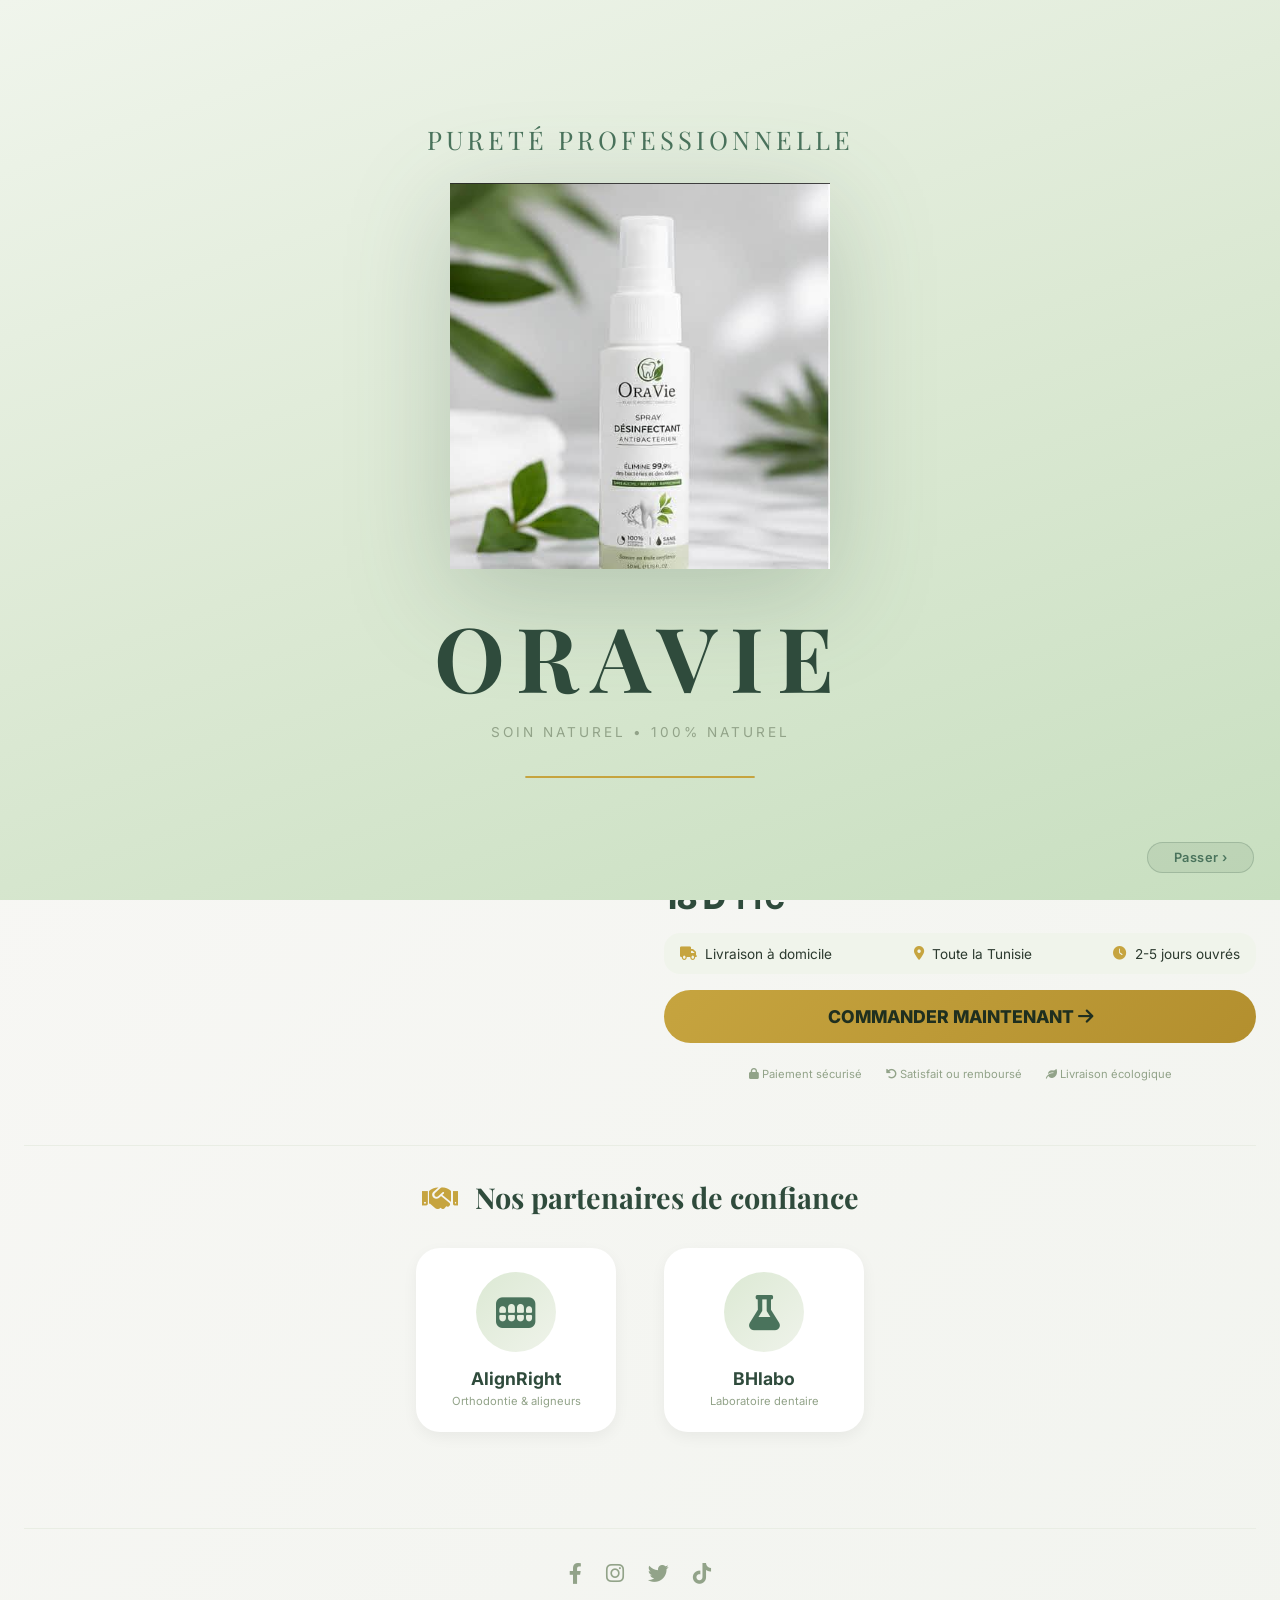
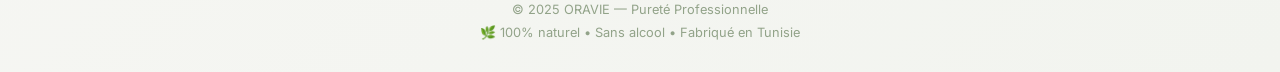
==== index.html @ d743920e "chore: ajouter tous les fichiers du projet" ====
<!DOCTYPE html>
<html lang="fr">
<head>
  <meta charset="UTF-8">
  <meta name="viewport" content="width=device-width, initial-scale=1.0, viewport-fit=cover">
  <title>ORAVIE | Spray Désinfectant Antibactérien - 100% naturel</title>
  <link rel="preconnect" href="https://fonts.googleapis.com">
  <link rel="preconnect" href="https://fonts.gstatic.com" crossorigin>
  <link href="https://fonts.googleapis.com/css2?family=Inter:opsz,wght@14..32,300;400;500;600;700;800&family=Playfair+Display:ital,wght@0,400;0,500;0,600;0,700;1,400&display=swap" rel="stylesheet">
  <link rel="stylesheet" href="https://cdnjs.cloudflare.com/ajax/libs/font-awesome/6.0.0-beta3/css/all.min.css">
  <style>
    * {
      margin: 0;
      padding: 0;
      box-sizing: border-box;
    }

    body {
      background: linear-gradient(135deg, #F9F8F6 0%, #F2F4EF 100%);
      font-family: 'Inter', sans-serif;
      color: #2C3A2F;
      min-height: 100vh;
    }

    /* Animations */
    @keyframes fadeInUp {
      from { opacity: 0; transform: translateY(40px); }
      to { opacity: 1; transform: translateY(0); }
    }

    @keyframes fadeIn {
      from { opacity: 0; }
      to { opacity: 1; }
    }

    @keyframes scaleIn {
      from { opacity: 0; transform: scale(0.9); }
      to { opacity: 1; transform: scale(1); }
    }

    @keyframes float {
      0%, 100% { transform: translateY(0px); }
      50% { transform: translateY(-12px); }
    }

    @keyframes pulse {
      0% { box-shadow: 0 0 0 0 rgba(198, 164, 63, 0.4); }
      70% { box-shadow: 0 0 0 15px rgba(198, 164, 63, 0); }
      100% { box-shadow: 0 0 0 0 rgba(198, 164, 63, 0); }
    }

    .container {
      max-width: 1280px;
      margin: 0 auto;
      padding: 2rem 1.5rem;
    }

    /* Header */
    .header {
      display: flex;
      justify-content: space-between;
      align-items: center;
      flex-wrap: wrap;
      margin-bottom: 2rem;
      padding-bottom: 1rem;
      border-bottom: 1px solid #E9EDE4;
    }

    .logo {
      display: flex;
      align-items: center;
      gap: 12px;
      text-decoration: none;
      color: inherit;
    }

    .logo-icon {
      background: #DCE9D4;
      width: 50px;
      height: 50px;
      border-radius: 60%;
      display: flex;
      align-items: center;
      justify-content: center;
      font-size: 1.8rem;
      color: #4A735C;
    }

    .logo-text {
      font-family: 'Playfair Display', serif;
      font-size: 1.6rem;
      font-weight: 600;
      color: #2F4B3C;
    }

    .logo-tag {
      font-size: 0.7rem;
      letter-spacing: 2px;
      color: #A0B298;
    }

    .social-links {
      display: flex;
      gap: 1rem;
    }

    .social-link {
      width: 40px;
      height: 40px;
      border-radius: 50%;
      background: #F0F4EB;
      display: flex;
      align-items: center;
      justify-content: center;
      color: #4A735C;
      font-size: 1.2rem;
      transition: all 0.3s ease;
      text-decoration: none;
    }

    .social-link:hover {
      background: #C6A43F;
      color: white;
      transform: translateY(-3px);
    }

    /* Hero Section */
    .hero {
      display: flex;
      flex-wrap: wrap;
      gap: 3rem;
      margin-bottom: 4rem;
    }

    .hero-left {
      flex: 1;
      min-width: 280px;
    }

    .hero-right {
      flex: 1;
      min-width: 280px;
      animation: fadeInUp 0.7s ease-out 0.2s both;
    }

    /* Image produit */
    .product-image-container {
      background: linear-gradient(145deg, #EFF3EA, #E6ECE0);
      border-radius: 2rem;
      padding: 2rem;
      display: flex;
      justify-content: center;
      align-items: center;
      animation: scaleIn 0.8s cubic-bezier(0.2, 0.9, 0.4, 1.1) 0.1s both;
    }

    .product-image {
      width: 100%;
      max-width: 300px;
      height: auto;
      animation: float 4s ease-in-out infinite;
      border-radius: 20px;
      box-shadow: 0 20px 35px -12px rgba(0,0,0,0.2);
    }

    /* Galerie d'images */
    .gallery {
      margin-top: 1.5rem;
      display: flex;
      gap: 1rem;
      justify-content: center;
      flex-wrap: wrap;
    }

    .gallery-item {
      width: 80px;
      height: 80px;
      border-radius: 1rem;
      overflow: hidden;
      cursor: pointer;
      border: 2px solid transparent;
      transition: all 0.3s ease;
      background: #EFF3EA;
      display: flex;
      align-items: center;
      justify-content: center;
    }

    .gallery-item:hover {
      transform: scale(1.05);
      border-color: #C6A43F;
    }

    .gallery-item.active {
      border-color: #C6A43F;
      box-shadow: 0 0 0 2px rgba(198,164,63,0.3);
    }

    .gallery-img {
      width: 100%;
      height: 100%;
      object-fit: cover;
    }

    .gallery-placeholder {
      font-size: 2rem;
      color: #A0B298;
    }

    /* Badge */
    .badge {
      background: #F0F4EB;
      display: inline-block;
      padding: 8px 18px;
      border-radius: 40px;
      font-weight: 700;
      font-size: 0.8rem;
      margin-bottom: 1rem;
      color: #2F4B3C;
    }

    h1 {
      font-family: 'Playfair Display', serif;
      font-size: 2.5rem;
      font-weight: 700;
      color: #2F4B3C;
      line-height: 1.2;
      margin-bottom: 0.5rem;
    }

    .subtitle {
      font-size: 1rem;
      color: #6B8265;
      margin-bottom: 1.5rem;
      font-weight: 500;
    }

    /* Description produit */
    .description {
      margin: 1.5rem 0;
      line-height: 1.6;
      color: #4A5D45;
    }

    .features {
      background: #F9FBF7;
      border-radius: 1.5rem;
      padding: 1.2rem 1.5rem;
      margin: 1.5rem 0;
    }

    .feature-row {
      display: flex;
      align-items: center;
      gap: 12px;
      margin: 10px 0;
      font-size: 0.9rem;
      font-weight: 500;
    }

    .feature-row i {
      width: 24px;
      color: #C6A43F;
    }

    .price {
      font-size: 2rem;
      font-weight: 800;
      color: #2F4B3C;
      margin: 1rem 0;
    }

    .delivery-tunisia {
      background: #F0F4EB;
      border-radius: 1rem;
      padding: 0.8rem 1rem;
      margin: 1rem 0;
      font-size: 0.85rem;
      display: flex;
      flex-wrap: wrap;
      gap: 1rem;
      justify-content: space-between;
    }

    .delivery-item {
      display: flex;
      align-items: center;
      gap: 8px;
    }

    .delivery-item i {
      color: #C6A43F;
    }

    .btn-commander {
      display: inline-block;
      background: linear-gradient(135deg, #C6A43F 0%, #B38F2E 100%);
      border: none;
      border-radius: 60px;
      padding: 16px 32px;
      font-weight: 800;
      font-size: 1.1rem;
      color: #1F2F1F;
      cursor: pointer;
      text-decoration: none;
      text-align: center;
      width: 100%;
      animation: pulse 2s infinite;
      transition: all 0.3s ease;
    }

    .btn-commander:hover {
      transform: scale(1.02);
      background: linear-gradient(135deg, #D4B04A 0%, #C6A43F 100%);
      animation: none;
    }

    .security {
      display: flex;
      justify-content: center;
      gap: 1.5rem;
      margin-top: 1.5rem;
      font-size: 0.7rem;
      color: #92A389;
      flex-wrap: wrap;
    }

    /* Section Partenaires */
    .partners-section {
      margin: 4rem 0;
      padding: 2rem 0;
      border-top: 1px solid #E9EDE4;
    }

    .section-title {
      text-align: center;
      font-family: 'Playfair Display', serif;
      font-size: 1.8rem;
      margin-bottom: 2rem;
      color: #2F4B3C;
    }

    .section-title i {
      color: #C6A43F;
      margin-right: 10px;
    }

    .partners-grid {
      display: flex;
      flex-wrap: wrap;
      justify-content: center;
      align-items: center;
      gap: 3rem;
    }

    .partner-card {
      text-align: center;
      padding: 1.5rem;
      background: white;
      border-radius: 1.5rem;
      width: 200px;
      transition: all 0.3s ease;
      box-shadow: 0 5px 15px rgba(0,0,0,0.05);
    }

    .partner-card:hover {
      transform: translateY(-5px);
      box-shadow: 0 15px 30px rgba(0,0,0,0.1);
    }

    .partner-icon {
      width: 80px;
      height: 80px;
      background: linear-gradient(135deg, #DCE9D4, #EFF3EA);
      border-radius: 50%;
      display: flex;
      align-items: center;
      justify-content: center;
      margin: 0 auto 1rem;
      font-size: 2.2rem;
      color: #4A735C;
    }

    .partner-name {
      font-weight: 700;
      font-size: 1.1rem;
      color: #2F4B3C;
    }

    .partner-desc {
      font-size: 0.7rem;
      color: #92A389;
      margin-top: 5px;
    }

    /* Section Avis clients */
    .testimonials-section {
      margin: 4rem 0;
      padding: 2rem 0;
      border-top: 1px solid #E9EDE4;
      border-bottom: 1px solid #E9EDE4;
    }

    .testimonials-grid {
      display: flex;
      flex-wrap: wrap;
      gap: 2rem;
      justify-content: center;
    }

    .testimonial-card {
      background: white;
      border-radius: 1.5rem;
      padding: 1.5rem;
      width: 320px;
      box-shadow: 0 8px 20px rgba(0,0,0,0.05);
      transition: transform 0.3s ease;
      animation: fadeInUp 0.6s ease-out;
      animation-fill-mode: both;
    }

    .testimonial-card:hover {
      transform: translateY(-5px);
    }

    .testimonial-card:nth-child(1) { animation-delay: 0.1s; }
    .testimonial-card:nth-child(2) { animation-delay: 0.2s; }
    .testimonial-card:nth-child(3) { animation-delay: 0.3s; }

    .stars {
      color: #C6A43F;
      margin-bottom: 1rem;
      font-size: 0.9rem;
    }

    .testimonial-text {
      font-style: italic;
      line-height: 1.5;
      margin-bottom: 1rem;
      color: #3A4D35;
    }

    .testimonial-author {
      display: flex;
      align-items: center;
      gap: 12px;
      margin-top: 1rem;
    }

    .author-avatar {
      width: 45px;
      height: 45px;
      border-radius: 50%;
      background: #DCE9D4;
      display: flex;
      align-items: center;
      justify-content: center;
      font-size: 1.2rem;
      color: #4A735C;
    }

    .author-info {
      flex: 1;
    }

    .author-name {
      font-weight: 700;
      font-size: 0.9rem;
    }

    .author-date {
      font-size: 0.7rem;
      color: #92A389;
    }

    .verified-badge {
      color: #4A735C;
      font-size: 0.7rem;
      margin-top: 0.5rem;
    }

    .verified-badge i {
      color: #C6A43F;
    }

    /* Note moyenne */
    .rating-summary {
      text-align: center;
      margin-bottom: 2rem;
    }

    .big-rating {
      font-size: 3rem;
      font-weight: 800;
      color: #C6A43F;
      display: inline-block;
      margin-right: 10px;
    }

    .rating-text {
      display: inline-block;
      vertical-align: middle;
    }

    /* Footer */
    .footer {
      margin-top: 3rem;
      padding-top: 2rem;
      text-align: center;
      color: #92A389;
      font-size: 0.8rem;
      border-top: 1px solid #E9EDE4;
    }

    .footer-social {
      display: flex;
      justify-content: center;
      gap: 1.5rem;
      margin-bottom: 1rem;
    }

    .footer-social a {
      color: #92A389;
      font-size: 1.3rem;
      transition: color 0.3s;
    }

    .footer-social a:hover {
      color: #C6A43F;
    }

    /* Responsive */
    @media (max-width: 768px) {
      h1 { font-size: 1.8rem; }
      .hero { flex-direction: column; }
      .container { padding: 1rem; }
      .testimonials-grid { flex-direction: column; align-items: center; }
      .partners-grid { gap: 1.5rem; }
    }

    /* ── SPLASH SCREEN ─────────────────────────────────────── */
    @keyframes splashFadeIn  { from { opacity:0; transform:translateY(18px); } to { opacity:1; transform:translateY(0); } }
    @keyframes splashFloat   { 0%,100% { transform:translateY(0); } 50% { transform:translateY(-10px); } }
    @keyframes splashBarFill { from { width:0%; } to { width:100%; } }
    @keyframes splashOut     { from { opacity:1; } to { opacity:0; } }

    #splash {
      position: fixed;
      inset: 0;
      z-index: 9999;
      background: linear-gradient(160deg, #f0f5ec 0%, #dce9d4 50%, #c8dfc0 100%);
      display: flex;
      flex-direction: column;
      align-items: center;
      justify-content: center;
      gap: 0;
      transition: opacity 0.8s ease;
    }
    #splash.hidden { opacity:0; pointer-events:none; }
    body.splash-active { overflow: hidden; }

    #splash-tagline {
      font-family: 'Playfair Display', serif;
      font-size: 2vw;
      letter-spacing: 4px;
      text-transform: uppercase;
      color: #4A735C;
      opacity: 0;
      animation: splashFadeIn 0.7s ease 0.2s forwards;
      margin-bottom: 3vh;
    }
    #splash-img {
      width: 30vw;
      max-width: 380px;
      min-width: 140px;
      filter: drop-shadow(0 2vw 4vw rgba(47,75,60,0.22));
      opacity: 0;
      animation: splashFadeIn 0.8s ease 0.5s forwards,
                 splashFloat 3.5s ease-in-out 1.3s infinite;
    }
    #splash-brand {
      font-family: 'Playfair Display', serif;
      font-size: 7vw;
      font-weight: 700;
      color: #2F4B3C;
      letter-spacing: 1vw;
      opacity: 0;
      animation: splashFadeIn 0.7s ease 0.9s forwards;
      margin-top: 3vh;
    }
    #splash-sub {
      font-size: clamp(0.65rem, 1.4vw, 0.85rem);
      letter-spacing: 3px;
      text-transform: uppercase;
      color: #92A389;
      opacity: 0;
      animation: splashFadeIn 0.7s ease 1.1s forwards;
      margin-top: 1vh;
    }
    #splash-bar-wrap {
      width: 18vw;
      min-width: 120px;
      height: 2px;
      background: rgba(47,75,60,0.15);
      border-radius: 2px;
      margin-top: 4vh;
      opacity: 0;
      animation: splashFadeIn 0.5s ease 1.3s forwards;
      overflow: hidden;
    }
    #splash-bar {
      height: 2px;
      width: 0%;
      background: #C6A43F;
      border-radius: 2px;
      animation: splashBarFill 2.8s ease 1.5s forwards;
    }
    #splash-skip {
      position: absolute;
      bottom: 3vh;
      right: 2vw;
      background: rgba(47,75,60,0.08);
      color: #4A735C;
      border: 1px solid rgba(47,75,60,0.2);
      border-radius: 2rem;
      padding: 0.8vh 2vw;
      font-size: clamp(0.65rem, 1.2vw, 0.8rem);
      font-family: 'Inter', sans-serif;
      font-weight: 600;
      letter-spacing: 0.5px;
      cursor: pointer;
      transition: background 0.2s;
      opacity: 0;
      animation: splashFadeIn 0.5s ease 1.5s forwards;
    }
    #splash-skip:hover { background: rgba(47,75,60,0.15); }
  </style>
</head>
<body class="splash-active">

  <!-- SPLASH SCREEN -->
  <div id="splash">
    <div id="splash-tagline">Pureté Professionnelle</div>
    <img id="splash-img" src="spray5.png" alt="ORAVIE">
    <div id="splash-brand">ORAVIE</div>
    <div id="splash-sub">Soin Naturel &bull; 100% Naturel</div>
    <div id="splash-bar-wrap"><div id="splash-bar"></div></div>
    <button id="splash-skip">Passer &rsaquo;</button>
  </div>

  <div class="container">
    <!-- Header avec liens sociaux -->
    <div class="header">
      <a href="index.html" class="logo">
        <div class="logo-icon"><i class="fas fa-leaf"></i></div>
        <div>
          <div class="logo-text">ORAVIE</div>
          <div class="logo-tag">— PURETÉ PROFESSIONNELLE —</div>
        </div>
      </a>
      <div class="social-links">
        <a href="https://facebook.com" target="_blank" class="social-link"><i class="fab fa-facebook-f"></i></a>
        <a href="https://instagram.com" target="_blank" class="social-link"><i class="fab fa-instagram"></i></a>
      </div>
    </div>

    <!-- Hero Section -->
    <div class="hero">
      <div class="hero-left">
        <div class="product-image-container">
          <img src="spray.jpg" alt="Spray désinfectant ORAVIE" class="product-image" id="mainImage">
        </div>
        
        <!-- Galerie d'images -->
        <div class="gallery" id="gallery">
          <div class="gallery-item active" data-image="spray.jpg">
            <img src="spray.jpg" alt="Vue 1" class="gallery-img" onerror="this.parentElement.innerHTML='<i class=\'fas fa-spray-can-sparkles gallery-placeholder\'></i>'">
          </div>
          <div class="gallery-item" data-image="spray3.png">
            <img src="spray3.png" alt="Vue 2" class="gallery-img" onerror="this.parentElement.innerHTML='<i class=\'fas fa-camera gallery-placeholder\'></i>'">
          </div>
          <div class="gallery-item" data-image="spray4.png">
               <img src="spray4.png" alt="Vue 2" class="gallery-img" onerror="this.parentElement.innerHTML='<i class=\'fas fa-camera gallery-placeholder\'></i>'">
          </div>
          <div class="gallery-item" data-image="spray5.png">
            <img src="spray5.png" alt="Vue 2" class="gallery-img" onerror="this.parentElement.innerHTML='<i class=\'fas fa-camera gallery-placeholder\'></i>'">
          </div>
        </div>
        <p style="text-align: center; font-size: 0.7rem; margin-top: 0.5rem; color:#A0B298;">
          <i class="fas fa-info-circle"></i> Cliquez sur les miniatures pour voir les photos
        </p>
      </div>

      <div class="hero-right">
        <div class="badge">
          <i class="fas fa-biohazard"></i> ÉLIMINE 99,9% DES BACTÉRIES
        </div>
        <h1>SPRAY DÉSINFECTANT<br>ANTIBACTÉRIEN</h1>
        <div class="subtitle">Désinfecte • Nettoie • Rafraîchit | 50 ml ℮</div>
        
        <div class="description">
          <p>Le spray désinfectant ORAVIE est conçu pour une <strong>pureté professionnelle</strong> au quotidien. 
          Sa formule unique élimine 99,9% des bactéries tout en respectant les surfaces. 100% d'origine naturelle.</p>
          <br>
           <p> 1.	Retirez votre gouttière ou appareil <br>
	2.	Vaporisez 2 à 3 fois <br>
	3.	Laissez agir quelques secondes <br>
	4.	Replacez votre appareil</p>
          <p><strong>Idéal pour :</strong> Gouttières dentaires, prothèses dentaires.</p>
        </div>
        
        <div class="features">
          <div class="feature-row"><i class="fas fa-check-circle"></i> <span>Convient à tous types d'appareils dentaires : gouttières et prothèses</span></div>
          <div class="feature-row"><i class="fas fa-check-circle"></i> <span>Aide à prévenir les taches liées au café et au thé</span></div>
          <div class="feature-row"><i class="fas fa-check-circle"></i> <span>Procure une sensation durable de fraîcheur</span></div>
          <div class="feature-row"><i class="fas fa-check-circle"></i> <span>Réduit les mauvaises odeurs</span></div>
          <div class="feature-row"><i class="fas fa-check-circle"></i> <span>Limite l'adhérence des aliments</span></div>
          <div class="feature-row"><i class="fas fa-check-circle"></i> <span>Utilisation simple et rapide</span></div>
          <div class="feature-row"><i class="fas fa-check-circle"></i> <span>Format pratique à transporter</span></div>
        </div>
        <p style="margin-top: 1rem; font-style: italic; color: #4A735C; font-weight: 500;">Une routine simple en quelques secondes</p>
        
        <div class="price">
          18 D <small>TTC</small>
        </div>

        <!-- Livraison Tunisie -->
        <div class="delivery-tunisia">
          <div class="delivery-item"><i class="fas fa-truck"></i> Livraison à domicile</div>
          <div class="delivery-item"><i class="fas fa-map-marker-alt"></i> Toute la Tunisie</div>
          <div class="delivery-item"><i class="fas fa-clock"></i> 2-5 jours ouvrés</div>
          
        </div>
        
        <a href="commande.html" class="btn-commander">
          COMMANDER MAINTENANT
          <i class="fas fa-arrow-right"></i>
        </a>
        
        <div class="security">
          <span><i class="fas fa-lock"></i> Paiement sécurisé</span>
          <span><i class="fas fa-undo-alt"></i> Satisfait ou remboursé</span>
          <span><i class="fas fa-leaf"></i> Livraison écologique</span>
        </div>
      </div>
    </div>

    <!-- SECTION PARTENAIRES -->
    <div class="partners-section">
      <h2 class="section-title">
        <i class="fas fa-handshake"></i> Nos partenaires de confiance
      </h2>
      <div class="partners-grid">
        <!-- Partenaire 1 : AlignRight -->
        <div class="partner-card">
          <div class="partner-icon">
            <i class="fas fa-teeth"></i>
          </div>
          <div class="partner-name">AlignRight</div>
          <div class="partner-desc">Orthodontie & aligneurs</div>
        </div>
        <!-- Partenaire 2 : BHlabo -->
        <div class="partner-card">
          <div class="partner-icon">
            <i class="fas fa-flask"></i>
          </div>
          <div class="partner-name">BHlabo</div>
          <div class="partner-desc">Laboratoire dentaire</div>
        </div>
        <!-- Partenaire 3 : Dr Gsim -->
        
        
      </div>
    </div>

    <!-- SECTION AVIS CLIENTS -->
    

    <!-- Footer avec liens sociaux -->
    <div class="footer">
      <div class="footer-social">
        <a href="https://facebook.com" target="_blank"><i class="fab fa-facebook-f"></i></a>
        <a href="https://instagram.com" target="_blank"><i class="fab fa-instagram"></i></a>
        <a href="#" target="_blank"><i class="fab fa-twitter"></i></a>
        <a href="#" target="_blank"><i class="fab fa-tiktok"></i></a>
      </div>
      <p>© 2025 ORAVIE — Pureté Professionnelle</p>
      <p style="margin-top: 0.5rem;">🌿 100% naturel • Sans alcool • Fabriqué en Tunisie</p>
    </div>
  </div>

  <script>
    // Gestion de la galerie
    const galleryItems = document.querySelectorAll('.gallery-item');
    const mainImage = document.getElementById('mainImage');
    
    galleryItems.forEach(item => {
      item.addEventListener('click', function() {
        galleryItems.forEach(i => i.classList.remove('active'));
        this.classList.add('active');
        
        const imageSrc = this.getAttribute('data-image');
        if (imageSrc && !imageSrc.includes('undefined')) {
          mainImage.src = imageSrc;
        }
      });
    });

    // ── SPLASH SCREEN ─────────────────────────────────────────
    (function() {
      if (sessionStorage.getItem('splash_done')) {
        var s = document.getElementById('splash');
        s.style.display = 'none';
        document.body.classList.remove('splash-active');
        return;
      }
      var splash = document.getElementById('splash');
      var skip   = document.getElementById('splash-skip');

      function closeSplash() {
        sessionStorage.setItem('splash_done', '1');
        splash.classList.add('hidden');
        document.body.classList.remove('splash-active');
        setTimeout(function() { splash.style.display = 'none'; }, 800);
      }

      // Fermeture auto après 4.5s (barre finit en 4.3s)
      setTimeout(closeSplash, 4500);
      skip.addEventListener('click', closeSplash);
    })();
  </script>
</body>
</html>
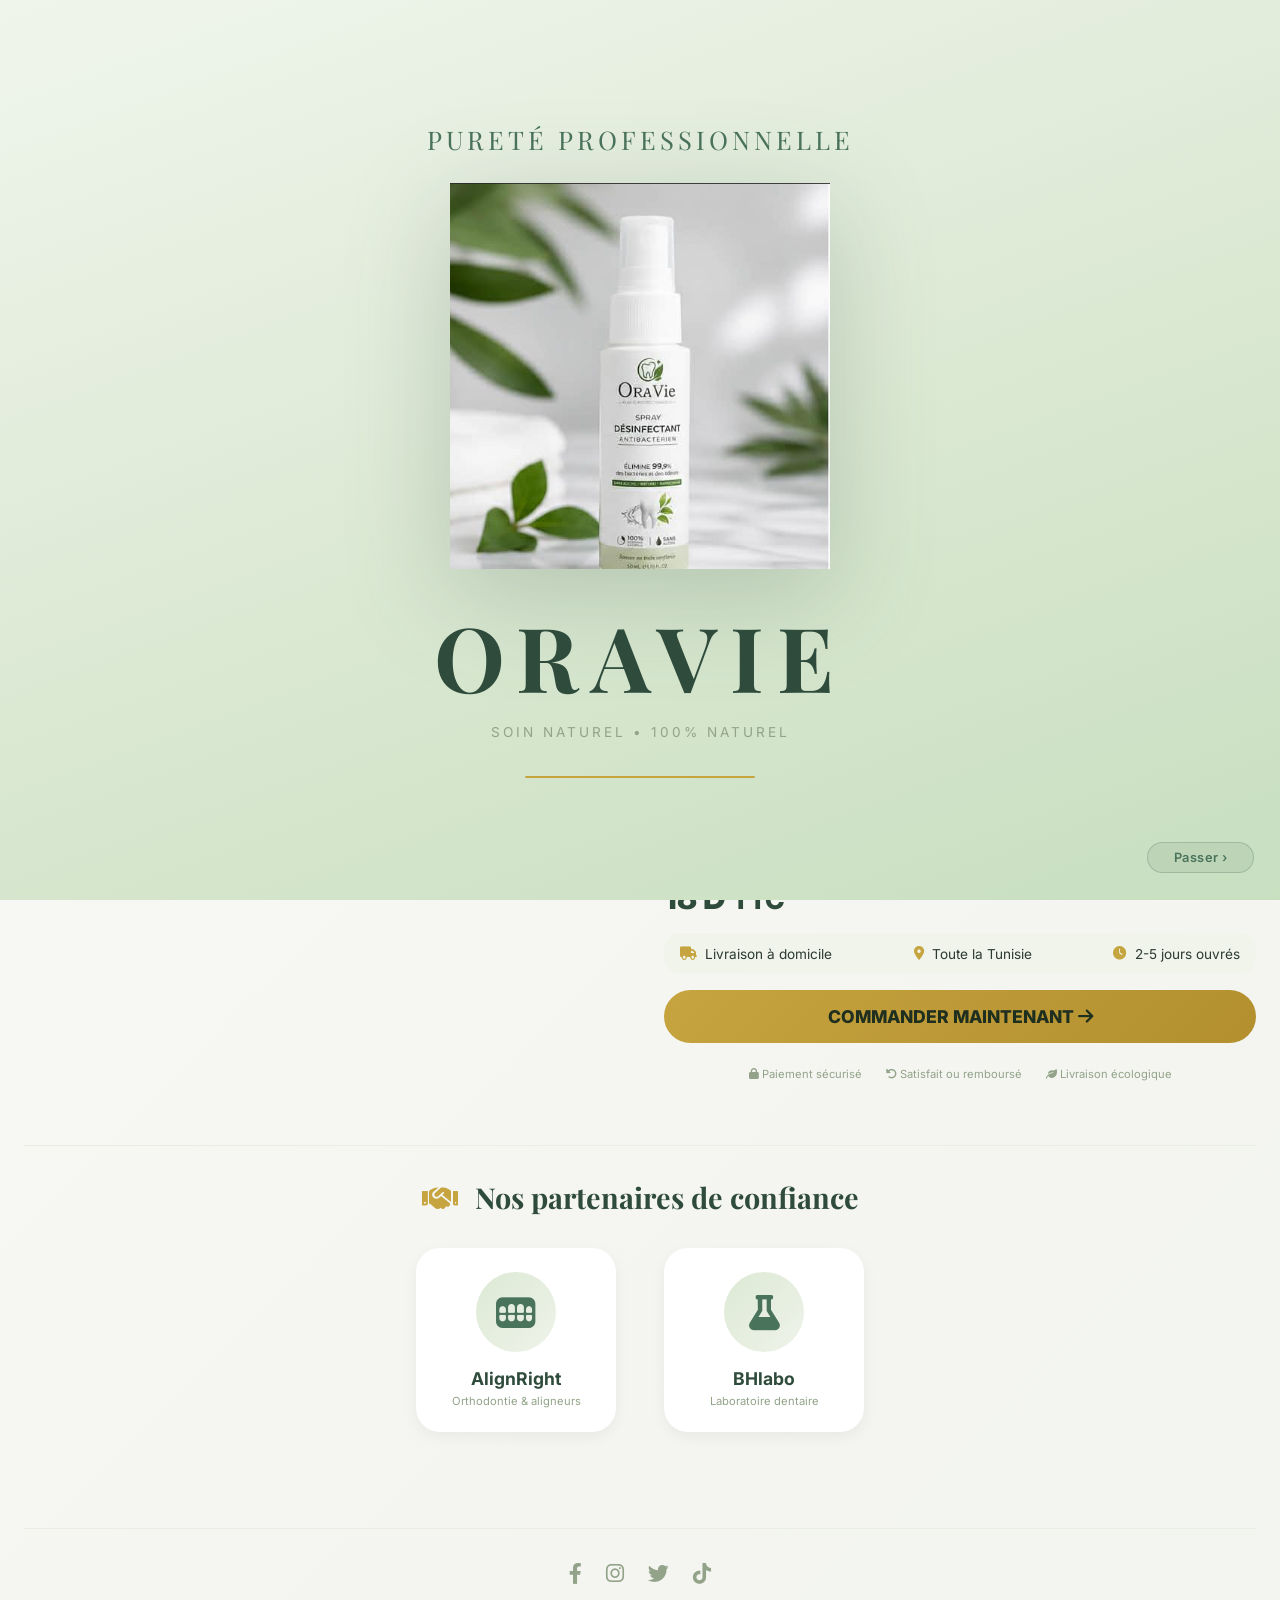
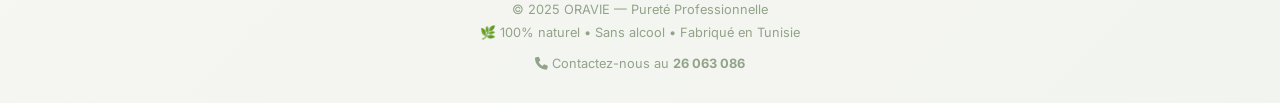
==== commit 354de9e6: "Suppression praticien prescripteur du formulaire + Ajout sprays livrés dans stats top praticiens" ====
--- a/index.html
+++ b/index.html
@@ -99,29 +99,56 @@
       color: #A0B298;
     }
 
-    .social-links {
-      display: flex;
-      gap: 1rem;
-    }
-
-    .social-link {
-      width: 40px;
-      height: 40px;
-      border-radius: 50%;
+    .phone-link {
+      display: flex;
+      align-items: center;
+      gap: 8px;
+      padding: 12px 20px;
       background: #F0F4EB;
-      display: flex;
-      align-items: center;
-      justify-content: center;
+      border-radius: 50px;
       color: #4A735C;
-      font-size: 1.2rem;
+      font-weight: 600;
+      text-decoration: none;
       transition: all 0.3s ease;
-      text-decoration: none;
-    }
-
-    .social-link:hover {
+      font-size: 1rem;
+    }
+
+    .phone-link:hover {
       background: #C6A43F;
       color: white;
-      transform: translateY(-3px);
+    }
+
+    .phone-link i {
+      font-size: 1.2rem;
+    }
+
+    .email-link {
+      display: flex;
+      align-items: center;
+      gap: 8px;
+      padding: 12px 20px;
+      background: #F0F4EB;
+      border-radius: 50px;
+      color: #4A735C;
+      font-weight: 600;
+      text-decoration: none;
+      transition: all 0.3s ease;
+      font-size: 1rem;
+    }
+
+    .email-link:hover {
+      background: #C6A43F;
+      color: white;
+    }
+
+    .email-link i {
+      font-size: 1.2rem;
+    }
+
+    .contact-links {
+      display: flex;
+      gap: 1rem;
+      align-items: center;
     }
 
     /* Hero Section */
@@ -536,6 +563,9 @@
       .container { padding: 1rem; }
       .testimonials-grid { flex-direction: column; align-items: center; }
       .partners-grid { gap: 1.5rem; }
+      .header { flex-direction: column; gap: 1rem; }
+      .contact-links { width: 100%; flex-direction: column; }
+      .phone-link, .email-link { width: 100%; justify-content: center; }
     }
 
     /* ── SPLASH SCREEN ─────────────────────────────────────── */
@@ -658,9 +688,13 @@
           <div class="logo-tag">— PURETÉ PROFESSIONNELLE —</div>
         </div>
       </a>
-      <div class="social-links">
-        <a href="https://facebook.com" target="_blank" class="social-link"><i class="fab fa-facebook-f"></i></a>
-        <a href="https://instagram.com" target="_blank" class="social-link"><i class="fab fa-instagram"></i></a>
+      <div class="contact-links">
+        <a href="tel:+21626063086" class="phone-link" title="Appeler">
+          <i class="fas fa-phone"></i> 26 063 086
+        </a>
+        <a href="mailto:contact@oravie.tn" class="email-link" title="Envoyer un email">
+          <i class="fas fa-envelope"></i> contact@oravie.tn
+        </a>
       </div>
     </div>
 
@@ -786,6 +820,7 @@
       </div>
       <p>© 2025 ORAVIE — Pureté Professionnelle</p>
       <p style="margin-top: 0.5rem;">🌿 100% naturel • Sans alcool • Fabriqué en Tunisie</p>
+      <p style="margin-top: 1rem;"><i class="fas fa-phone"></i> Contactez-nous au <strong>26 063 086</strong></p>
     </div>
   </div>
 
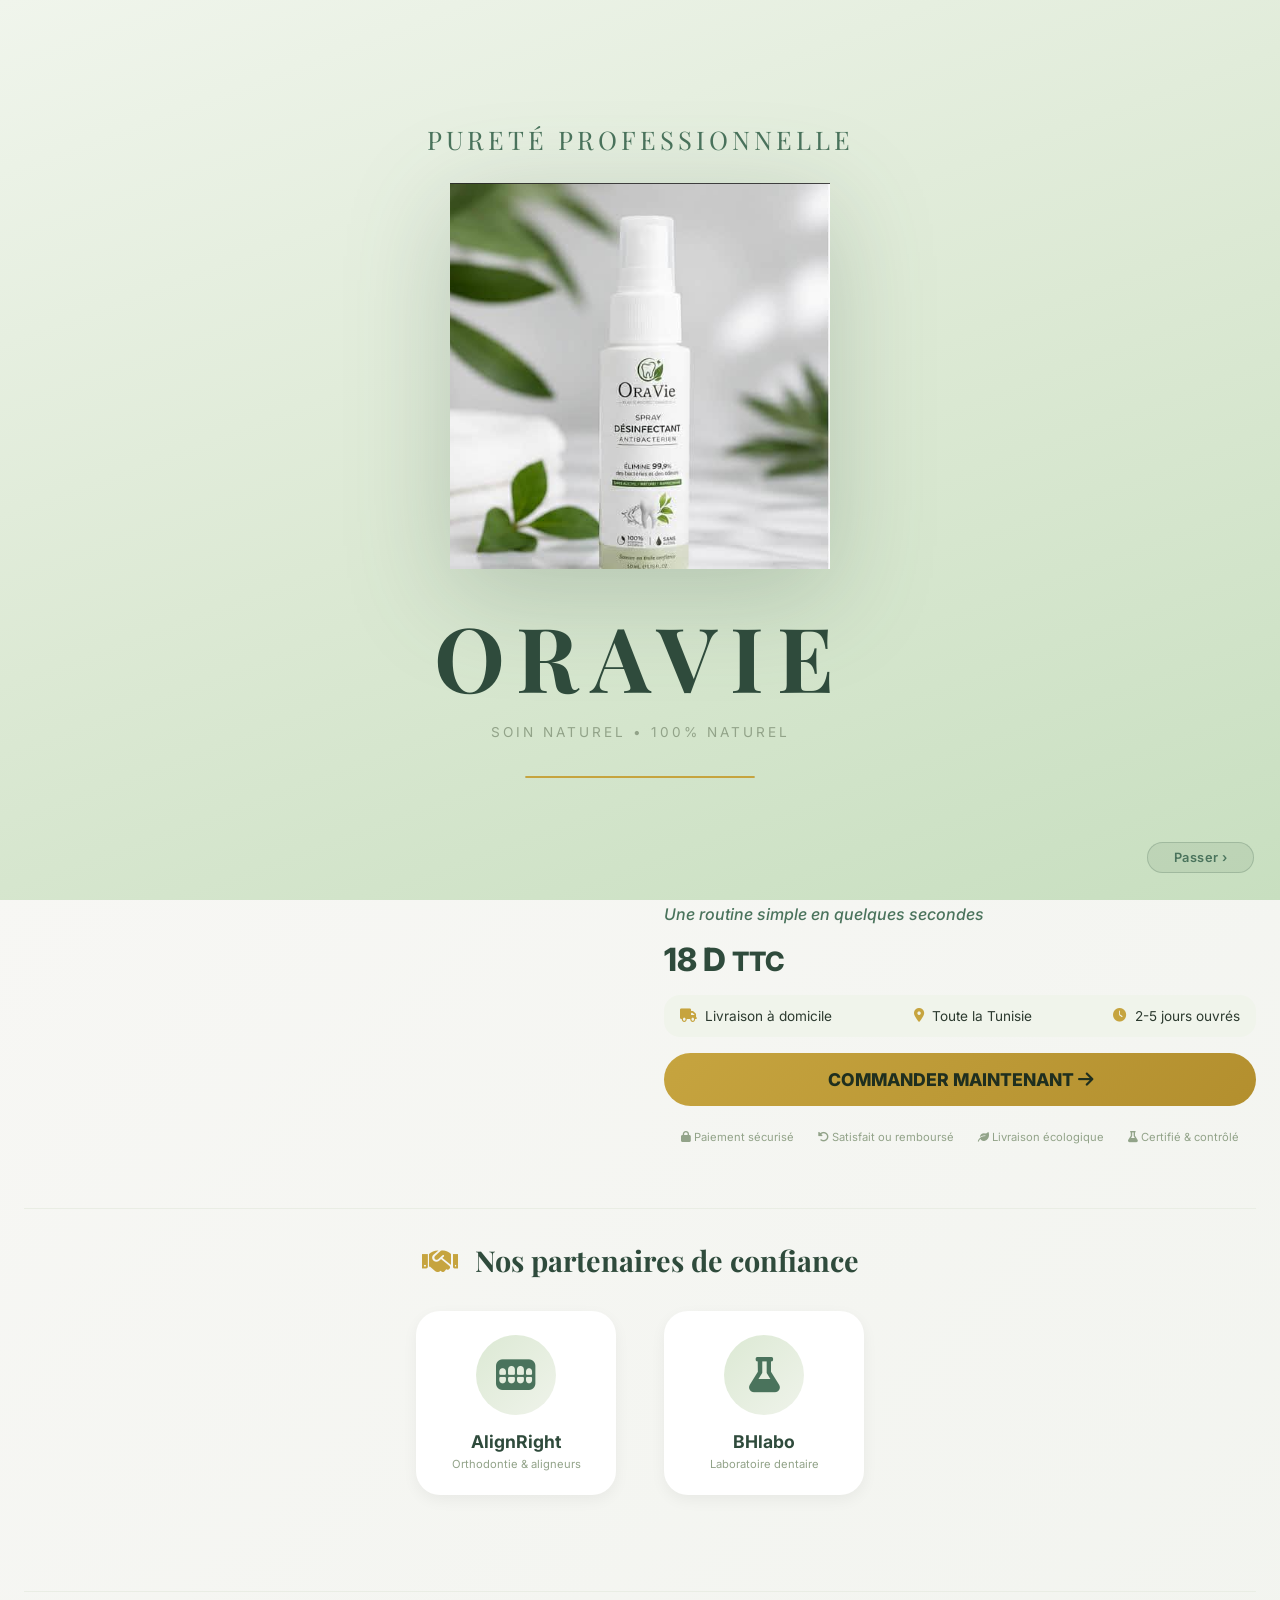
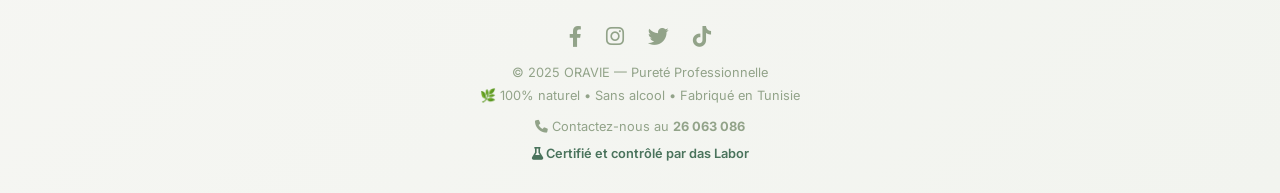
==== commit 6ae9759f: "✨ Page d'accueil : certification "das Labor" (3 emplacements) Ajoute "Certifié et contrôlé par das L" ====
--- a/index.html
+++ b/index.html
@@ -351,6 +351,28 @@
       color: #92A389;
       flex-wrap: wrap;
     }
+
+    /* Certification das Labor */
+    .certif-badge {
+      display: flex;
+      align-items: center;
+      gap: 10px;
+      background: #EAF3E6;
+      border: 1px solid #D4E6CC;
+      border-radius: 1rem;
+      padding: 12px 16px;
+      margin: 1.2rem 0;
+      text-decoration: none;
+      color: #2F4B3C;
+      font-size: 0.9rem;
+      font-weight: 600;
+      transition: 0.2s;
+    }
+    .certif-badge:hover { background: #DFEFD8; border-color: #4A735C; }
+    .certif-badge > i:first-child { color: #4A735C; font-size: 1.05rem; width: 20px; }
+    .certif-badge .certif-ext { font-size: 0.7rem; color: #7D8F76; margin-left: auto; }
+    .security a.security-link { color: #92A389; text-decoration: none; }
+    .security a.security-link:hover { color: #4A735C; text-decoration: underline; }
 
     /* Section Partenaires */
     .partners-section {
@@ -752,6 +774,13 @@
           <div class="feature-row"><i class="fas fa-check-circle"></i> <span>Utilisation simple et rapide</span></div>
           <div class="feature-row"><i class="fas fa-check-circle"></i> <span>Format pratique à transporter</span></div>
         </div>
+
+        <a href="https://www.daslabor.com/" target="_blank" rel="noopener" class="certif-badge">
+          <i class="fas fa-flask"></i>
+          <span>Certifié et contrôlé par <strong>das Labor</strong></span>
+          <i class="fas fa-external-link-alt certif-ext"></i>
+        </a>
+
         <p style="margin-top: 1rem; font-style: italic; color: #4A735C; font-weight: 500;">Une routine simple en quelques secondes</p>
         
         <div class="price">
@@ -775,6 +804,7 @@
           <span><i class="fas fa-lock"></i> Paiement sécurisé</span>
           <span><i class="fas fa-undo-alt"></i> Satisfait ou remboursé</span>
           <span><i class="fas fa-leaf"></i> Livraison écologique</span>
+          <a href="https://www.daslabor.com/" target="_blank" rel="noopener" class="security-link"><i class="fas fa-flask"></i> Certifié &amp; contrôlé</a>
         </div>
       </div>
     </div>
@@ -821,6 +851,7 @@
       <p>© 2025 ORAVIE — Pureté Professionnelle</p>
       <p style="margin-top: 0.5rem;">🌿 100% naturel • Sans alcool • Fabriqué en Tunisie</p>
       <p style="margin-top: 1rem;"><i class="fas fa-phone"></i> Contactez-nous au <strong>26 063 086</strong></p>
+      <p style="margin-top: 0.8rem;"><a href="https://www.daslabor.com/" target="_blank" rel="noopener" style="color:#4A735C;text-decoration:none;font-weight:600;"><i class="fas fa-flask"></i> Certifié et contrôlé par das Labor</a></p>
     </div>
   </div>
 
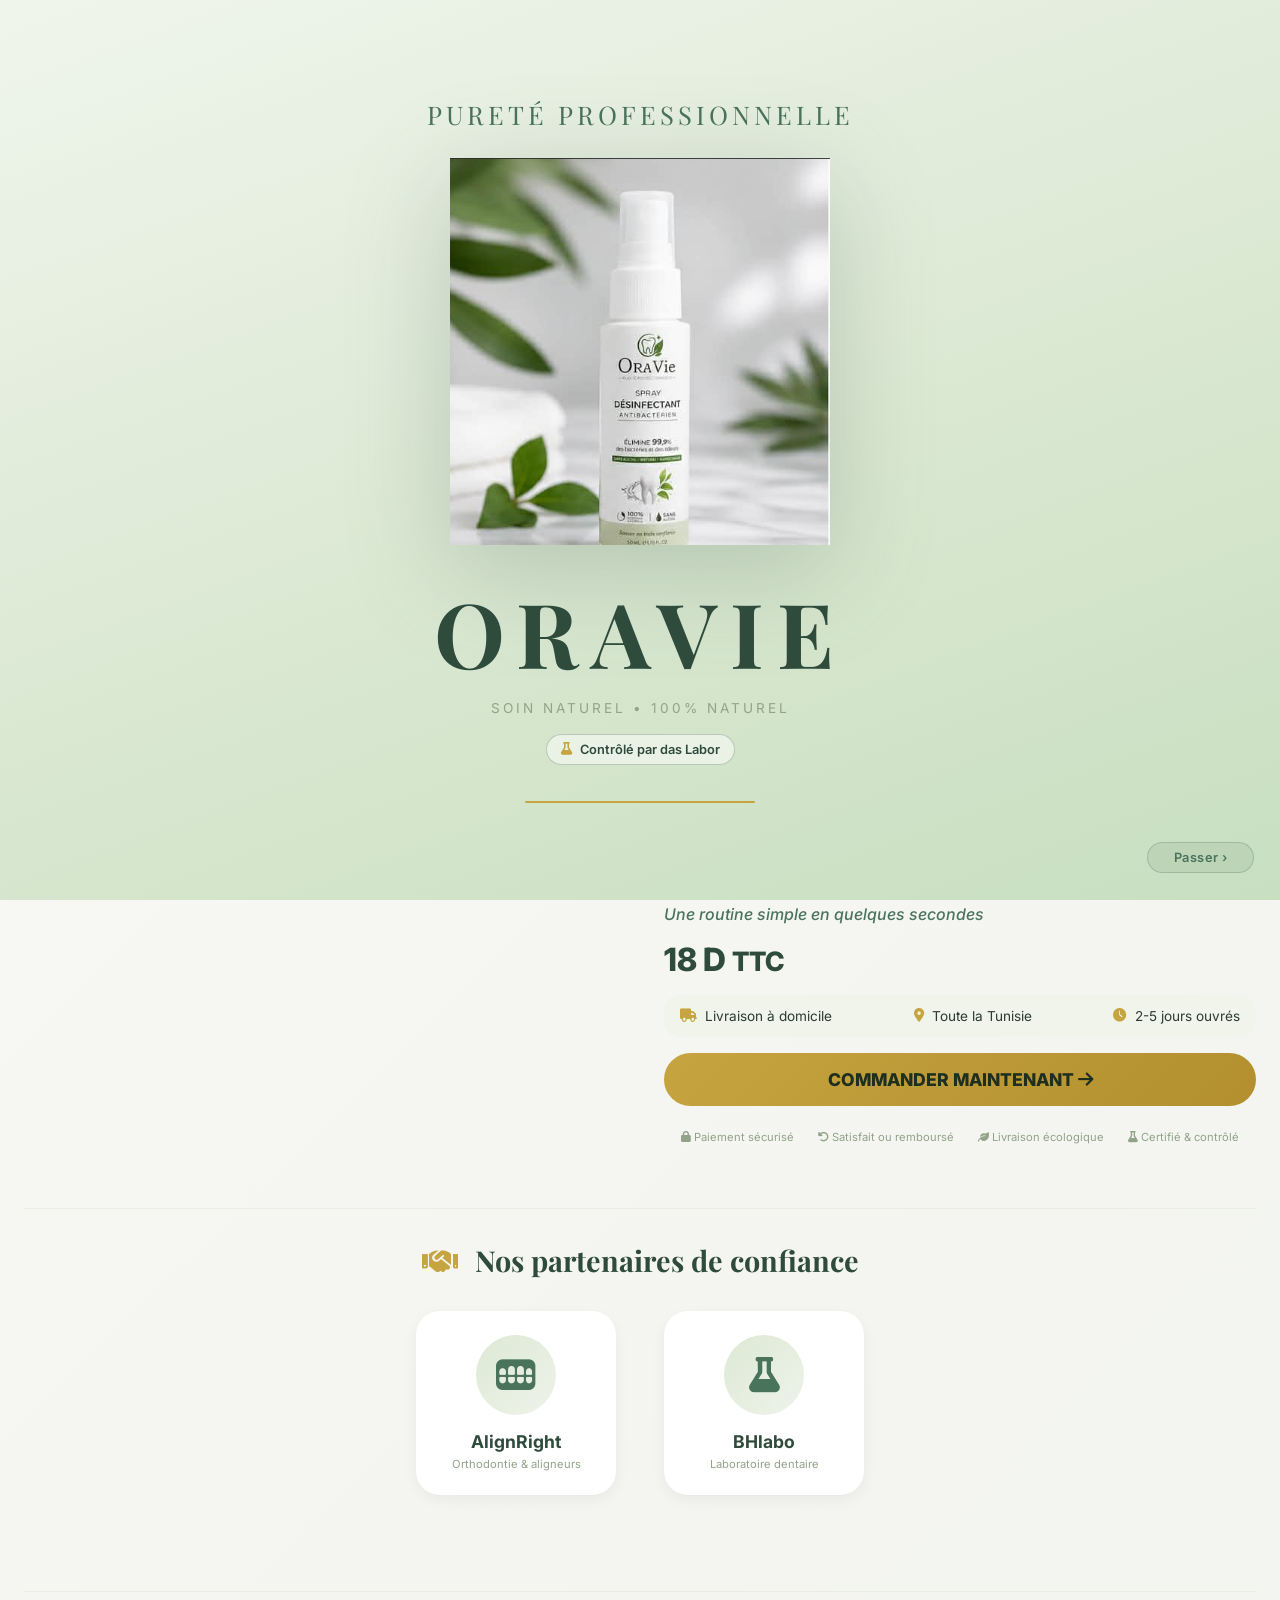
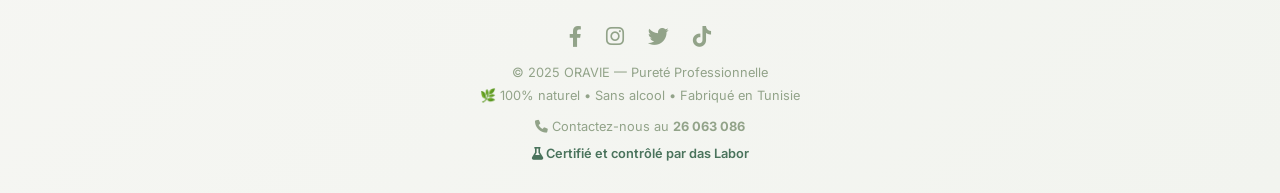
==== commit 8864198f: "✨ Splash : pastille "Contrôlé par das Labor" Ajoute sous le sous-titre de l'écran d'intro une pastil" ====
--- a/index.html
+++ b/index.html
@@ -172,6 +172,7 @@
 
     /* Image produit */
     .product-image-container {
+      position: relative;
       background: linear-gradient(145deg, #EFF3EA, #E6ECE0);
       border-radius: 2rem;
       padding: 2rem;
@@ -180,6 +181,29 @@
       align-items: center;
       animation: scaleIn 0.8s cubic-bezier(0.2, 0.9, 0.4, 1.1) 0.1s both;
     }
+
+    /* Badge de contrôle labo superposé sur l'image */
+    .certif-sticker {
+      position: absolute;
+      top: 16px;
+      right: 16px;
+      display: flex;
+      align-items: center;
+      gap: 9px;
+      background: #2F4B3C;
+      color: #fff;
+      padding: 9px 13px;
+      border-radius: 1rem;
+      font-size: 0.72rem;
+      line-height: 1.2;
+      text-decoration: none;
+      box-shadow: 0 6px 16px rgba(0,0,0,0.2);
+      z-index: 3;
+      transition: 0.2s;
+    }
+    .certif-sticker i { color: #C6A43F; font-size: 1.25rem; }
+    .certif-sticker strong { color: #fff; }
+    .certif-sticker:hover { background: #4A735C; transform: translateY(-1px); }
 
     .product-image {
       width: 100%;
@@ -649,6 +673,23 @@
       animation: splashFadeIn 0.7s ease 1.1s forwards;
       margin-top: 1vh;
     }
+    #splash-certif {
+      display: inline-flex;
+      align-items: center;
+      gap: 8px;
+      margin-top: 2vh;
+      padding: 7px 14px;
+      border: 1px solid rgba(47,75,60,0.25);
+      border-radius: 999px;
+      background: rgba(255,255,255,0.5);
+      color: #2F4B3C;
+      font-size: 0.8rem;
+      font-weight: 600;
+      text-decoration: none;
+      opacity: 0;
+      animation: splashFadeIn 0.7s ease 1.2s forwards;
+    }
+    #splash-certif i { color: #C6A43F; }
     #splash-bar-wrap {
       width: 18vw;
       min-width: 120px;
@@ -696,6 +737,7 @@
     <img id="splash-img" src="spray5.png" alt="ORAVIE">
     <div id="splash-brand">ORAVIE</div>
     <div id="splash-sub">Soin Naturel &bull; 100% Naturel</div>
+    <a id="splash-certif" href="https://www.daslabor.com/" target="_blank" rel="noopener"><i class="fas fa-flask"></i> Contrôlé par das Labor</a>
     <div id="splash-bar-wrap"><div id="splash-bar"></div></div>
     <button id="splash-skip">Passer &rsaquo;</button>
   </div>
@@ -724,6 +766,10 @@
     <div class="hero">
       <div class="hero-left">
         <div class="product-image-container">
+          <a href="https://www.daslabor.com/" target="_blank" rel="noopener" class="certif-sticker" title="Contrôlé par das Labor">
+            <i class="fas fa-flask"></i>
+            <span>Contrôlé par<br><strong>das Labor</strong></span>
+          </a>
           <img src="spray.jpg" alt="Spray désinfectant ORAVIE" class="product-image" id="mainImage">
         </div>
         
